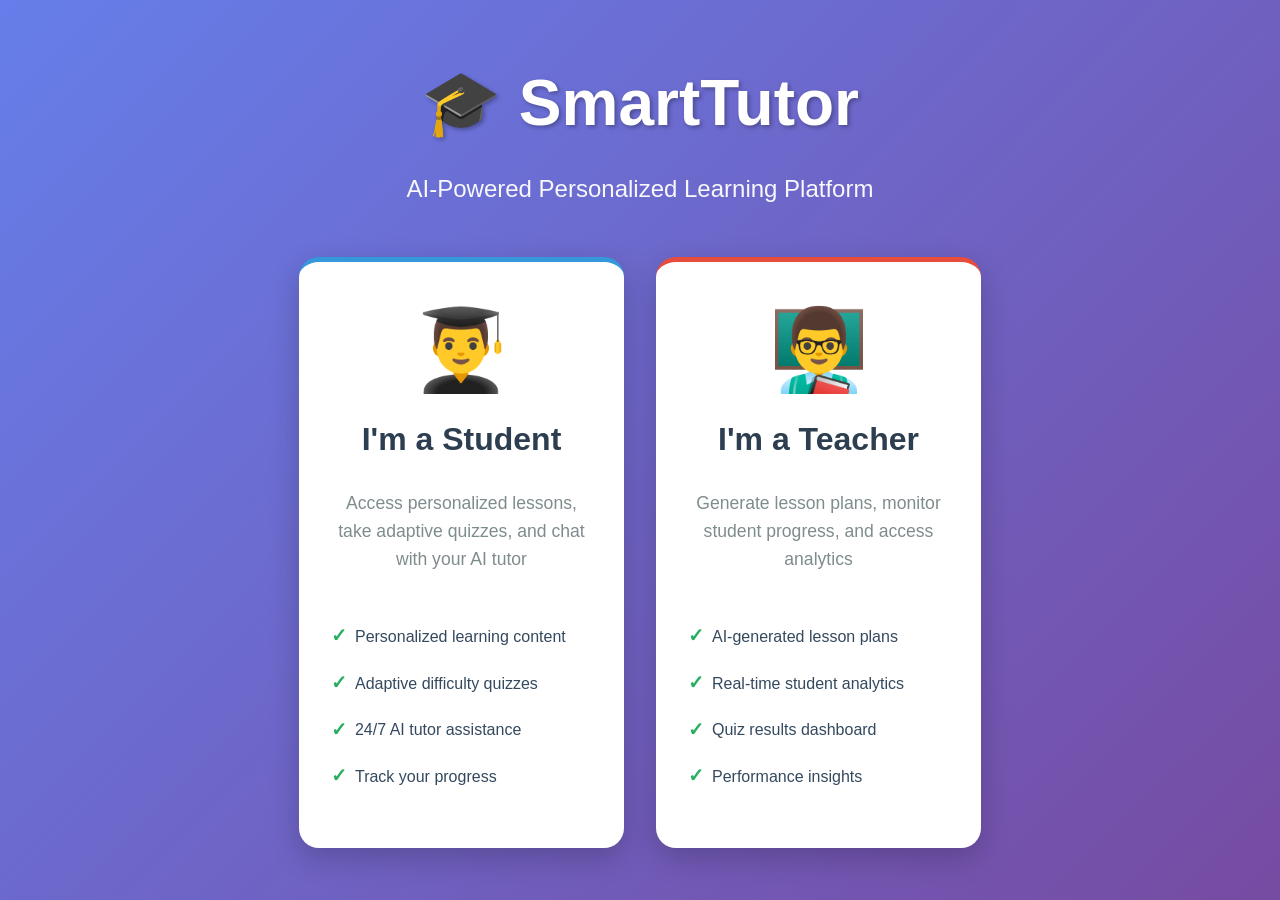
==== ui-prototype/index.html @ 8d528b58 "first commit" ====
<!DOCTYPE html>
<html lang="en">
<head>
    <meta charset="UTF-8">
    <meta name="viewport" content="width=device-width, initial-scale=1.0">
    <title>SmartTutor - Welcome</title>
    <link rel="stylesheet" href="css/styles.css">
    <style>
        .landing-container {
            min-height: 100vh;
            display: flex;
            flex-direction: column;
            justify-content: center;
            align-items: center;
            background: linear-gradient(135deg, #667eea 0%, #764ba2 100%);
            padding: 2rem;
        }

        .landing-content {
            text-align: center;
            color: white;
            max-width: 800px;
        }

        .landing-title {
            font-size: 4rem;
            margin-bottom: 1rem;
            font-weight: bold;
            text-shadow: 2px 2px 4px rgba(0,0,0,0.3);
        }

        .landing-subtitle {
            font-size: 1.5rem;
            margin-bottom: 3rem;
            opacity: 0.95;
        }

        .role-selection {
            display: grid;
            grid-template-columns: repeat(auto-fit, minmax(300px, 1fr));
            gap: 2rem;
            margin-top: 3rem;
            width: 100%;
        }

        .role-card {
            background: white;
            border-radius: 20px;
            padding: 3rem 2rem;
            box-shadow: 0 10px 30px rgba(0,0,0,0.2);
            cursor: pointer;
            transition: all 0.3s ease;
            text-decoration: none;
            color: inherit;
            display: flex;
            flex-direction: column;
            align-items: center;
            gap: 1.5rem;
        }

        .role-card:hover {
            transform: translateY(-10px);
            box-shadow: 0 15px 40px rgba(0,0,0,0.3);
        }

        .role-icon {
            font-size: 5rem;
            line-height: 1;
        }

        .role-title {
            font-size: 2rem;
            font-weight: bold;
            color: #2C3E50;
            margin: 0;
        }

        .role-description {
            color: #7F8C8D;
            font-size: 1.1rem;
            text-align: center;
            line-height: 1.6;
        }

        .role-features {
            list-style: none;
            padding: 0;
            margin: 1rem 0 0 0;
            text-align: left;
            width: 100%;
        }

        .role-features li {
            padding: 0.5rem 0;
            color: #34495E;
            display: flex;
            align-items: center;
            gap: 0.5rem;
        }

        .role-features li:before {
            content: "✓";
            color: #27AE60;
            font-weight: bold;
            font-size: 1.2rem;
        }

        .role-card.student {
            border-top: 5px solid #3498DB;
        }

        .role-card.teacher {
            border-top: 5px solid #E74C3C;
        }

        @media (max-width: 768px) {
            .landing-title {
                font-size: 2.5rem;
            }

            .landing-subtitle {
                font-size: 1.2rem;
            }

            .role-selection {
                grid-template-columns: 1fr;
            }
        }
    </style>
</head>
<body>
    <div class="landing-container">
        <div class="landing-content">
            <div class="landing-title">🎓 SmartTutor</div>
            <div class="landing-subtitle">
                AI-Powered Personalized Learning Platform
            </div>

            <div class="role-selection">
                <!-- Student Card -->
                <a href="student-dashboard.html" class="role-card student">
                    <div class="role-icon">👨‍🎓</div>
                    <h2 class="role-title">I'm a Student</h2>
                    <p class="role-description">
                        Access personalized lessons, take adaptive quizzes, and chat with your AI tutor
                    </p>
                    <ul class="role-features">
                        <li>Personalized learning content</li>
                        <li>Adaptive difficulty quizzes</li>
                        <li>24/7 AI tutor assistance</li>
                        <li>Track your progress</li>
                    </ul>
                </a>

                <!-- Teacher Card -->
                <a href="pages/teacher-dashboard.html" class="role-card teacher">
                    <div class="role-icon">👨‍🏫</div>
                    <h2 class="role-title">I'm a Teacher</h2>
                    <p class="role-description">
                        Generate lesson plans, monitor student progress, and access analytics
                    </p>
                    <ul class="role-features">
                        <li>AI-generated lesson plans</li>
                        <li>Real-time student analytics</li>
                        <li>Quiz results dashboard</li>
                        <li>Performance insights</li>
                    </ul>
                </a>
            </div>
        </div>
    </div>
</body>
</html>
---- ui-prototype/css/styles.css ----
/* SmartTutor UI Styles */

:root {
    --primary-color: #4A90E2;
    --secondary-color: #F39C12;
    --success-color: #27AE60;
    --danger-color: #E74C3C;
    --warning-color: #F39C12;
    --dark-color: #2C3E50;
    --light-color: #ECF0F1;
    --background: #F8F9FA;
    --card-shadow: 0 2px 8px rgba(0,0,0,0.1);
    --hover-shadow: 0 4px 16px rgba(0,0,0,0.15);
}

* {
    margin: 0;
    padding: 0;
    box-sizing: border-box;
}

body {
    font-family: 'Segoe UI', Tahoma, Geneva, Verdana, sans-serif;
    background-color: var(--background);
    color: var(--dark-color);
    line-height: 1.6;
}

/* Navigation Bar */
.navbar {
    background: linear-gradient(135deg, var(--primary-color), #357ABD);
    color: white;
    padding: 1rem 2rem;
    display: flex;
    justify-content: space-between;
    align-items: center;
    box-shadow: 0 2px 4px rgba(0,0,0,0.1);
}

.navbar-brand {
    font-size: 1.5rem;
    font-weight: bold;
    display: flex;
    align-items: center;
    gap: 0.5rem;
}

.navbar-brand img {
    height: 40px;
}

.navbar-user {
    display: flex;
    align-items: center;
    gap: 1rem;
}

.user-avatar {
    width: 40px;
    height: 40px;
    border-radius: 50%;
    background: white;
    display: flex;
    align-items: center;
    justify-content: center;
    font-weight: bold;
    color: var(--primary-color);
}

/* Container */
.container {
    max-width: 1200px;
    margin: 2rem auto;
    padding: 0 2rem;
}

.container-fluid {
    width: 100%;
    padding: 2rem;
}

/* Cards */
.card {
    background: white;
    border-radius: 8px;
    padding: 1.5rem;
    margin-bottom: 1.5rem;
    box-shadow: var(--card-shadow);
    transition: all 0.3s ease;
}

.card:hover {
    box-shadow: var(--hover-shadow);
    transform: translateY(-2px);
}

.card-header {
    font-size: 1.25rem;
    font-weight: 600;
    margin-bottom: 1rem;
    padding-bottom: 0.75rem;
    border-bottom: 2px solid var(--light-color);
}

.card-body {
    padding: 1rem 0;
}

/* Grid System */
.grid {
    display: grid;
    gap: 1.5rem;
}

.grid-2 {
    grid-template-columns: repeat(auto-fit, minmax(300px, 1fr));
}

.grid-3 {
    grid-template-columns: repeat(auto-fit, minmax(250px, 1fr));
}

.grid-4 {
    grid-template-columns: repeat(auto-fit, minmax(200px, 1fr));
}

/* Buttons */
.btn {
    padding: 0.75rem 1.5rem;
    border: none;
    border-radius: 6px;
    cursor: pointer;
    font-size: 1rem;
    font-weight: 500;
    transition: all 0.3s ease;
    display: inline-block;
    text-decoration: none;
    text-align: center;
}

.btn-primary {
    background: var(--primary-color);
    color: white;
}

.btn-primary:hover {
    background: #357ABD;
    transform: translateY(-2px);
    box-shadow: 0 4px 8px rgba(74, 144, 226, 0.3);
}

.btn-success {
    background: var(--success-color);
    color: white;
}

.btn-success:hover {
    background: #229954;
}

.btn-danger {
    background: var(--danger-color);
    color: white;
}

.btn-warning {
    background: var(--warning-color);
    color: white;
}

.btn-secondary {
    background: var(--light-color);
    color: var(--dark-color);
}

/* Topic Cards */
.topic-card {
    background: white;
    border-radius: 8px;
    padding: 1.5rem;
    cursor: pointer;
    transition: all 0.3s ease;
    border: 2px solid var(--light-color);
}

.topic-card:hover {
    border-color: var(--primary-color);
    box-shadow: var(--hover-shadow);
    transform: translateY(-4px);
}

.topic-icon {
    font-size: 3rem;
    margin-bottom: 1rem;
}

.topic-card h3 {
    color: var(--dark-color);
    margin-bottom: 0.5rem;
}

.topic-card p {
    color: #7F8C8D;
    font-size: 0.9rem;
}

/* Difficulty Badge */
.difficulty-badge {
    display: inline-block;
    padding: 0.25rem 0.75rem;
    border-radius: 12px;
    font-size: 0.85rem;
    font-weight: 600;
    text-transform: uppercase;
}

.difficulty-easy {
    background: #D5F4E6;
    color: #27AE60;
}

.difficulty-medium {
    background: #FCF3CF;
    color: #F39C12;
}

.difficulty-hard {
    background: #FADBD8;
    color: #E74C3C;
}

/* Progress Bar */
.progress-bar {
    width: 100%;
    height: 24px;
    background: var(--light-color);
    border-radius: 12px;
    overflow: hidden;
    position: relative;
}

.progress-fill {
    height: 100%;
    background: linear-gradient(90deg, var(--primary-color), #5DADE2);
    transition: width 0.5s ease;
    display: flex;
    align-items: center;
    justify-content: center;
    color: white;
    font-size: 0.85rem;
    font-weight: 600;
}

/* Quiz Interface */
.quiz-container {
    max-width: 800px;
    margin: 0 auto;
}

.question-card {
    background: white;
    padding: 2rem;
    border-radius: 8px;
    margin-bottom: 1.5rem;
    box-shadow: var(--card-shadow);
}

.question-number {
    display: inline-block;
    background: var(--primary-color);
    color: white;
    width: 30px;
    height: 30px;
    border-radius: 50%;
    text-align: center;
    line-height: 30px;
    font-weight: bold;
    margin-right: 0.5rem;
}

.question-text {
    font-size: 1.1rem;
    margin-bottom: 1.5rem;
    font-weight: 500;
}

.option {
    display: block;
    padding: 1rem;
    margin-bottom: 0.75rem;
    border: 2px solid var(--light-color);
    border-radius: 6px;
    cursor: pointer;
    transition: all 0.3s ease;
}

.option:hover {
    border-color: var(--primary-color);
    background: rgba(74, 144, 226, 0.05);
}

.option input[type="radio"] {
    margin-right: 0.75rem;
}

.option.selected {
    border-color: var(--primary-color);
    background: rgba(74, 144, 226, 0.1);
}

.option.correct {
    border-color: var(--success-color);
    background: rgba(39, 174, 96, 0.1);
}

.option.incorrect {
    border-color: var(--danger-color);
    background: rgba(231, 76, 60, 0.1);
}

/* Chat Interface */
.chat-container {
    max-width: 800px;
    margin: 0 auto;
    background: white;
    border-radius: 8px;
    box-shadow: var(--card-shadow);
    display: flex;
    flex-direction: column;
    height: 600px;
}

.chat-header {
    padding: 1rem;
    background: var(--primary-color);
    color: white;
    border-radius: 8px 8px 0 0;
    font-weight: 600;
}

.chat-messages {
    flex: 1;
    padding: 1.5rem;
    overflow-y: auto;
    display: flex;
    flex-direction: column;
    gap: 1rem;
}

.message {
    max-width: 70%;
    padding: 0.75rem 1rem;
    border-radius: 12px;
    word-wrap: break-word;
}

.message-student {
    align-self: flex-end;
    background: var(--primary-color);
    color: white;
    border-bottom-right-radius: 4px;
}

.message-tutor {
    align-self: flex-start;
    background: var(--light-color);
    color: var(--dark-color);
    border-bottom-left-radius: 4px;
}

.chat-input-container {
    display: flex;
    padding: 1rem;
    border-top: 1px solid var(--light-color);
    gap: 0.5rem;
}

.chat-input {
    flex: 1;
    padding: 0.75rem;
    border: 1px solid var(--light-color);
    border-radius: 6px;
    font-size: 1rem;
}

/* Dashboard Stats */
.stats-grid {
    display: grid;
    grid-template-columns: repeat(auto-fit, minmax(200px, 1fr));
    gap: 1.5rem;
    margin-bottom: 2rem;
}

.stat-card {
    background: white;
    padding: 1.5rem;
    border-radius: 8px;
    box-shadow: var(--card-shadow);
    text-align: center;
}

.stat-value {
    font-size: 2.5rem;
    font-weight: bold;
    color: var(--primary-color);
}

.stat-label {
    color: #7F8C8D;
    font-size: 0.9rem;
    margin-top: 0.5rem;
}

/* Table */
.table {
    width: 100%;
    border-collapse: collapse;
    background: white;
}

.table thead {
    background: var(--light-color);
}

.table th,
.table td {
    padding: 1rem;
    text-align: left;
    border-bottom: 1px solid var(--light-color);
}

.table tr:hover {
    background: rgba(74, 144, 226, 0.05);
}

/* Alerts */
.alert {
    padding: 1rem;
    border-radius: 6px;
    margin-bottom: 1rem;
}

.alert-success {
    background: rgba(39, 174, 96, 0.1);
    border-left: 4px solid var(--success-color);
    color: var(--success-color);
}

.alert-warning {
    background: rgba(243, 156, 18, 0.1);
    border-left: 4px solid var(--warning-color);
    color: var(--warning-color);
}

.alert-danger {
    background: rgba(231, 76, 60, 0.1);
    border-left: 4px solid var(--danger-color);
    color: var(--danger-color);
}

.alert-info {
    background: rgba(74, 144, 226, 0.1);
    border-left: 4px solid var(--primary-color);
    color: var(--primary-color);
}

/* Responsive */
@media (max-width: 768px) {
    .container {
        padding: 0 1rem;
    }

    .navbar {
        flex-direction: column;
        gap: 1rem;
    }

    .grid-2, .grid-3, .grid-4 {
        grid-template-columns: 1fr;
    }

    .chat-container {
        height: 500px;
    }

    .message {
        max-width: 85%;
    }
}

/* Loading Spinner */
.spinner {
    border: 4px solid var(--light-color);
    border-top: 4px solid var(--primary-color);
    border-radius: 50%;
    width: 40px;
    height: 40px;
    animation: spin 1s linear infinite;
    margin: 2rem auto;
}

@keyframes spin {
    0% { transform: rotate(0deg); }
    100% { transform: rotate(360deg); }
}

/* Lesson Content */
.lesson-content {
    background: white;
    padding: 2rem;
    border-radius: 8px;
    box-shadow: var(--card-shadow);
    line-height: 1.8;
}

.lesson-content h1 {
    color: var(--primary-color);
    margin-bottom: 1rem;
}

.lesson-content h2 {
    color: var(--dark-color);
    margin-top: 2rem;
    margin-bottom: 1rem;
}

.lesson-content p {
    margin-bottom: 1rem;
}

.lesson-content ul, .lesson-content ol {
    margin-left: 2rem;
    margin-bottom: 1rem;
}

/* Score Display */
.score-display {
    text-align: center;
    padding: 2rem;
    background: white;
    border-radius: 8px;
    box-shadow: var(--card-shadow);
}

.score-circle {
    width: 150px;
    height: 150px;
    border-radius: 50%;
    background: var(--primary-color);
    color: white;
    display: flex;
    align-items: center;
    justify-content: center;
    font-size: 3rem;
    font-weight: bold;
    margin: 0 auto 1rem;
}

.score-feedback {
    font-size: 1.2rem;
    color: var(--dark-color);
    margin-bottom: 1rem;
}

/* Dynamic Lesson Content Styles */
.concept-item {
    padding: 1.5rem;
    background: rgba(74, 144, 226, 0.05);
    border-radius: 8px;
    margin-bottom: 1.5rem;
    border-left: 4px solid var(--primary-color);
}

.concept-item h4 {
    color: var(--primary-color);
    margin-top: 0;
    margin-bottom: 0.75rem;
}

.concept-item p {
    margin: 0;
    line-height: 1.6;
}

.example-item {
    padding: 1rem 1.5rem;
    background: rgba(52, 152, 219, 0.08);
    border-radius: 6px;
    margin-bottom: 1rem;
    border-left: 3px solid #3498DB;
}

.example-item strong {
    color: var(--primary-color);
}

.question-item {
    display: flex;
    gap: 1rem;
    padding: 0.75rem 0;
    border-bottom: 1px solid #ECF0F1;
}

.question-item:last-child {
    border-bottom: none;
}

.question-number {
    color: var(--primary-color);
    font-weight: bold;
    min-width: 30px;
}

/* Responsive adjustments for lesson content */
@media (max-width: 768px) {
    .concept-item,
    .example-item {
        padding: 1rem;
    }
}
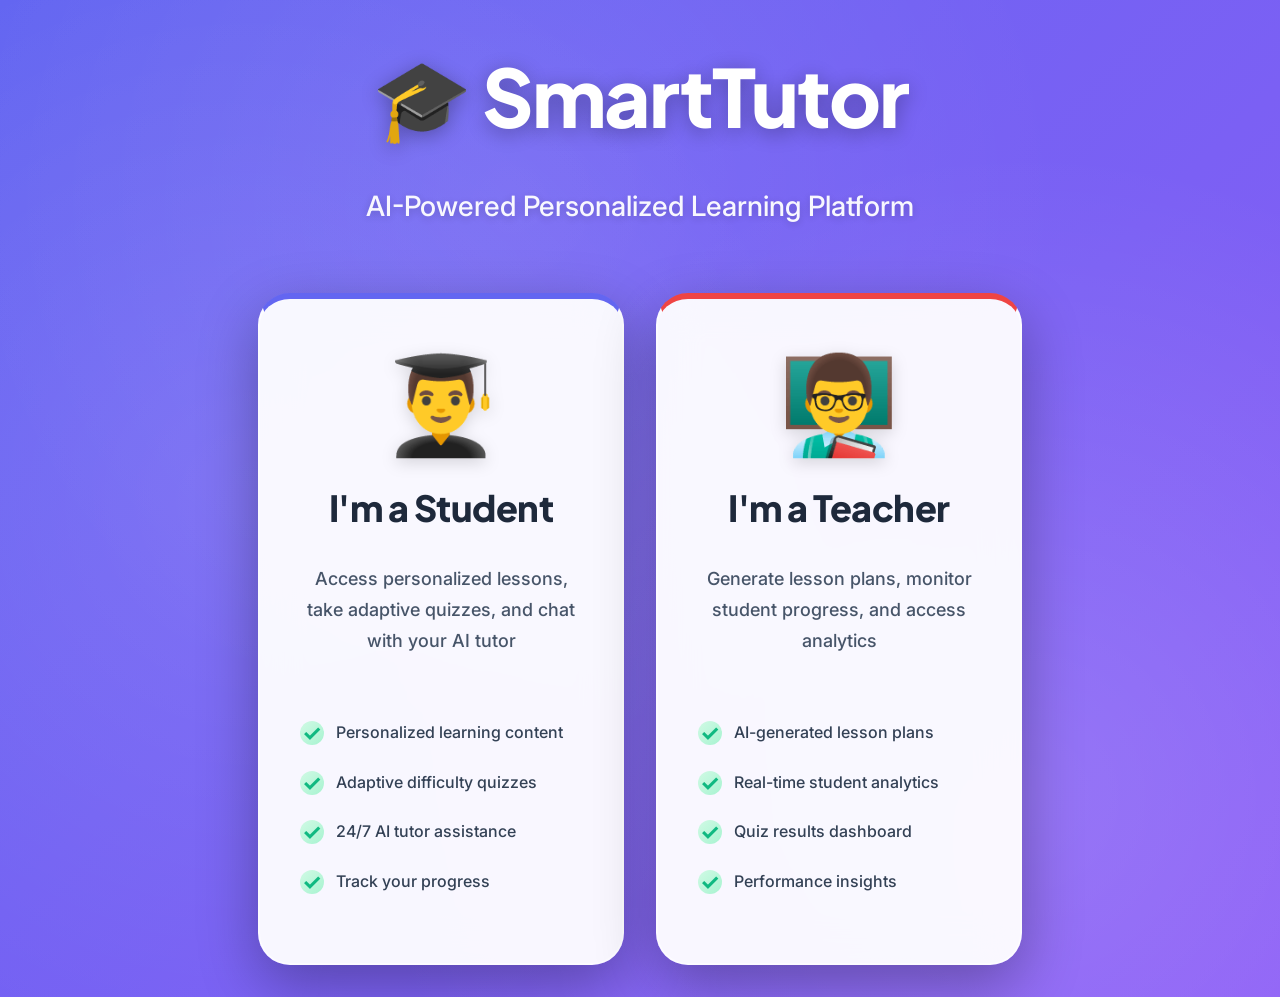
==== commit 9ada3471: "Modernize UI, add student tracking, fix teacher dashboard, and implement multi-subject AI lesson pla" ====
--- a/ui-prototype/index.html
+++ b/ui-prototype/index.html
@@ -12,27 +12,91 @@
             flex-direction: column;
             justify-content: center;
             align-items: center;
-            background: linear-gradient(135deg, #667eea 0%, #764ba2 100%);
+            background: linear-gradient(135deg, #6366f1 0%, #8b5cf6 50%, #d946ef 100%);
+            background-size: 200% 200%;
+            animation: gradientShift 15s ease infinite;
             padding: 2rem;
+            position: relative;
+            overflow: hidden;
+        }
+
+        .landing-container::before {
+            content: '';
+            position: absolute;
+            top: 0;
+            left: 0;
+            right: 0;
+            bottom: 0;
+            background-image:
+                radial-gradient(circle at 20% 50%, rgba(255, 255, 255, 0.1) 0%, transparent 50%),
+                radial-gradient(circle at 80% 80%, rgba(255, 255, 255, 0.15) 0%, transparent 50%),
+                radial-gradient(circle at 40% 20%, rgba(255, 255, 255, 0.08) 0%, transparent 50%);
+            animation: float 20s ease-in-out infinite;
+        }
+
+        @keyframes gradientShift {
+            0%, 100% {
+                background-position: 0% 50%;
+            }
+            50% {
+                background-position: 100% 50%;
+            }
+        }
+
+        @keyframes float {
+            0%, 100% {
+                transform: translateY(0) scale(1);
+            }
+            50% {
+                transform: translateY(-20px) scale(1.05);
+            }
         }
 
         .landing-content {
             text-align: center;
             color: white;
-            max-width: 800px;
+            max-width: 900px;
+            position: relative;
+            z-index: 1;
+            animation: fadeInUp 0.8s ease-out;
+        }
+
+        @keyframes fadeInUp {
+            from {
+                opacity: 0;
+                transform: translateY(30px);
+            }
+            to {
+                opacity: 1;
+                transform: translateY(0);
+            }
         }
 
         .landing-title {
-            font-size: 4rem;
-            margin-bottom: 1rem;
-            font-weight: bold;
-            text-shadow: 2px 2px 4px rgba(0,0,0,0.3);
+            font-size: 5rem;
+            margin-bottom: 1.5rem;
+            font-weight: 900;
+            font-family: 'Plus Jakarta Sans', sans-serif;
+            text-shadow: 0 4px 20px rgba(0,0,0,0.3);
+            letter-spacing: -2px;
+            animation: titlePulse 3s ease-in-out infinite;
+        }
+
+        @keyframes titlePulse {
+            0%, 100% {
+                transform: scale(1);
+            }
+            50% {
+                transform: scale(1.02);
+            }
         }
 
         .landing-subtitle {
-            font-size: 1.5rem;
-            margin-bottom: 3rem;
+            font-size: 1.75rem;
+            margin-bottom: 4rem;
             opacity: 0.95;
+            font-weight: 500;
+            text-shadow: 0 2px 10px rgba(0,0,0,0.2);
         }
 
         .role-selection {
@@ -44,87 +108,173 @@
         }
 
         .role-card {
-            background: white;
-            border-radius: 20px;
-            padding: 3rem 2rem;
-            box-shadow: 0 10px 30px rgba(0,0,0,0.2);
+            background: rgba(255, 255, 255, 0.95);
+            backdrop-filter: blur(20px);
+            -webkit-backdrop-filter: blur(20px);
+            border-radius: 2rem;
+            padding: 3.5rem 2.5rem;
+            box-shadow: 0 20px 60px rgba(0,0,0,0.3);
             cursor: pointer;
-            transition: all 0.3s ease;
+            transition: all 0.4s cubic-bezier(0.4, 0, 0.2, 1);
             text-decoration: none;
             color: inherit;
             display: flex;
             flex-direction: column;
             align-items: center;
-            gap: 1.5rem;
+            gap: 1.75rem;
+            position: relative;
+            overflow: hidden;
+            border: 2px solid rgba(255, 255, 255, 0.5);
+        }
+
+        .role-card::before {
+            content: '';
+            position: absolute;
+            top: 0;
+            left: 0;
+            right: 0;
+            bottom: 0;
+            background: linear-gradient(135deg, rgba(99, 102, 241, 0.1), rgba(139, 92, 246, 0.1));
+            opacity: 0;
+            transition: opacity 0.4s ease;
+        }
+
+        .role-card:hover::before {
+            opacity: 1;
         }
 
         .role-card:hover {
-            transform: translateY(-10px);
-            box-shadow: 0 15px 40px rgba(0,0,0,0.3);
+            transform: translateY(-15px) scale(1.03);
+            box-shadow: 0 30px 80px rgba(0,0,0,0.4);
         }
 
         .role-icon {
-            font-size: 5rem;
+            font-size: 6rem;
             line-height: 1;
+            filter: drop-shadow(0 4px 8px rgba(0,0,0,0.15));
+            transition: transform 0.4s ease;
+        }
+
+        .role-card:hover .role-icon {
+            transform: scale(1.1) rotate(5deg);
         }
 
         .role-title {
-            font-size: 2rem;
-            font-weight: bold;
-            color: #2C3E50;
+            font-size: 2.25rem;
+            font-weight: 800;
+            font-family: 'Plus Jakarta Sans', sans-serif;
+            color: #1e293b;
             margin: 0;
+            letter-spacing: -0.5px;
         }
 
         .role-description {
-            color: #7F8C8D;
-            font-size: 1.1rem;
+            color: #475569;
+            font-size: 1.125rem;
             text-align: center;
-            line-height: 1.6;
+            line-height: 1.7;
+            font-weight: 500;
         }
 
         .role-features {
             list-style: none;
             padding: 0;
-            margin: 1rem 0 0 0;
+            margin: 1.5rem 0 0 0;
             text-align: left;
             width: 100%;
         }
 
         .role-features li {
-            padding: 0.5rem 0;
-            color: #34495E;
+            padding: 0.75rem 0;
+            color: #334155;
             display: flex;
             align-items: center;
-            gap: 0.5rem;
+            gap: 0.75rem;
+            font-weight: 500;
+            transition: transform 0.2s ease;
+        }
+
+        .role-card:hover .role-features li {
+            transform: translateX(5px);
         }
 
         .role-features li:before {
             content: "✓";
-            color: #27AE60;
+            color: #10b981;
             font-weight: bold;
-            font-size: 1.2rem;
+            font-size: 1.4rem;
+            width: 24px;
+            height: 24px;
+            display: flex;
+            align-items: center;
+            justify-content: center;
+            background: linear-gradient(135deg, #d1fae5, #a7f3d0);
+            border-radius: 50%;
         }
 
         .role-card.student {
-            border-top: 5px solid #3498DB;
+            border-top: 6px solid #6366f1;
         }
 
         .role-card.teacher {
-            border-top: 5px solid #E74C3C;
+            border-top: 6px solid #ef4444;
         }
 
         @media (max-width: 768px) {
             .landing-title {
-                font-size: 2.5rem;
+                font-size: 3rem;
+                letter-spacing: -1px;
             }
 
             .landing-subtitle {
-                font-size: 1.2rem;
+                font-size: 1.25rem;
             }
 
             .role-selection {
                 grid-template-columns: 1fr;
-            }
+                gap: 1.5rem;
+            }
+
+            .role-card {
+                padding: 2.5rem 2rem;
+            }
+
+            .role-icon {
+                font-size: 4.5rem;
+            }
+
+            .role-title {
+                font-size: 1.75rem;
+            }
+        }
+
+        /* Add floating particles effect */
+        @keyframes float-particles {
+            0%, 100% {
+                transform: translateY(0) translateX(0);
+                opacity: 0.3;
+            }
+            50% {
+                transform: translateY(-20px) translateX(10px);
+                opacity: 0.6;
+            }
+        }
+
+        .particles {
+            position: absolute;
+            width: 100%;
+            height: 100%;
+            top: 0;
+            left: 0;
+            z-index: 0;
+            overflow: hidden;
+        }
+
+        .particle {
+            position: absolute;
+            background: rgba(255, 255, 255, 0.3);
+            border-radius: 50%;
+            animation: float-particles 6s ease-in-out infinite;
         }
     </style>
 </head>
@@ -138,7 +288,7 @@
 
             <div class="role-selection">
                 <!-- Student Card -->
-                <a href="student-dashboard.html" class="role-card student">
+                <div class="role-card student" onclick="handleStudentClick()">
                     <div class="role-icon">👨‍🎓</div>
                     <h2 class="role-title">I'm a Student</h2>
                     <p class="role-description">
@@ -150,7 +300,7 @@
                         <li>24/7 AI tutor assistance</li>
                         <li>Track your progress</li>
                     </ul>
-                </a>
+                </div>
 
                 <!-- Teacher Card -->
                 <a href="pages/teacher-dashboard.html" class="role-card teacher">
@@ -169,5 +319,103 @@
             </div>
         </div>
     </div>
+
+    <script>
+        function generateStudentId(name) {
+            // Generate unique student ID based on name and timestamp
+            const sanitizedName = name.toLowerCase().replace(/[^a-z0-9]/g, '');
+            const timestamp = Date.now();
+            const random = Math.floor(Math.random() * 1000);
+            return `student_${sanitizedName}_${timestamp}_${random}`;
+        }
+
+        function findExistingStudent(name) {
+            // Get all students from localStorage
+            const allStudents = JSON.parse(localStorage.getItem('allStudents') || '{}');
+            const normalizedName = name.trim().toLowerCase();
+
+            // Check if student exists
+            for (let studentId in allStudents) {
+                if (allStudents[studentId].name.toLowerCase() === normalizedName) {
+                    return {
+                        studentId: studentId,
+                        studentData: allStudents[studentId]
+                    };
+                }
+            }
+            return null;
+        }
+
+        function saveStudentToRegistry(studentId, studentName) {
+            // Save to all students registry
+            const allStudents = JSON.parse(localStorage.getItem('allStudents') || '{}');
+            allStudents[studentId] = {
+                name: studentName.trim(),
+                createdAt: new Date().toISOString(),
+                lastLogin: new Date().toISOString()
+            };
+            localStorage.setItem('allStudents', JSON.stringify(allStudents));
+        }
+
+        function loadStudentData(studentId) {
+            // Load student's quiz history and progress
+            const quizHistory = JSON.parse(localStorage.getItem('quizHistory') || '[]');
+            const studentQuizzes = quizHistory.filter(quiz =>
+                quiz.studentId === studentId || quiz.studentName === localStorage.getItem('studentName')
+            );
+
+            return studentQuizzes;
+        }
+
+        function handleStudentClick() {
+            // Prompt for student name
+            const studentName = prompt("Welcome to SmartTutor! 🎓\n\nPlease enter your name:");
+
+            if (studentName && studentName.trim() !== "") {
+                // Check if this student already exists
+                const existingStudent = findExistingStudent(studentName);
+
+                let studentId;
+                let isReturning = false;
+
+                if (existingStudent) {
+                    // Returning student
+                    studentId = existingStudent.studentId;
+                    isReturning = true;
+
+                    // Update last login
+                    const allStudents = JSON.parse(localStorage.getItem('allStudents') || '{}');
+                    allStudents[studentId].lastLogin = new Date().toISOString();
+                    localStorage.setItem('allStudents', JSON.stringify(allStudents));
+
+                    console.log('Welcome back!', { name: studentName.trim(), id: studentId });
+
+                    // Show welcome back message
+                    const quizzes = loadStudentData(studentId);
+                    if (quizzes.length > 0) {
+                        alert(`Welcome back, ${studentName}! 👋\n\nWe found your progress:\n✓ ${quizzes.length} quizzes completed\n\nLet's continue your learning journey!`);
+                    }
+                } else {
+                    // New student
+                    studentId = generateStudentId(studentName.trim());
+                    saveStudentToRegistry(studentId, studentName);
+
+                    console.log('New student registered:', { name: studentName.trim(), id: studentId });
+                    alert(`Welcome to SmartTutor, ${studentName}! 🎓\n\nYour personalized learning journey begins now!`);
+                }
+
+                // Store the student data
+                localStorage.setItem('studentName', studentName.trim());
+                localStorage.setItem('studentId', studentId);
+                localStorage.setItem('isReturningStudent', isReturning.toString());
+
+                // Redirect to student dashboard
+                window.location.href = 'student-dashboard.html';
+            } else if (studentName === "") {
+                alert("Please enter your name to continue.");
+            }
+            // If cancelled (null), do nothing
+        }
+    </script>
 </body>
 </html>
--- a/ui-prototype/css/styles.css
+++ b/ui-prototype/css/styles.css
@@ -1,16 +1,51 @@
-/* SmartTutor UI Styles */
+/* SmartTutor UI Styles - Modern Design */
+@import url('https://fonts.googleapis.com/css2?family=Inter:wght@300;400;500;600;700;800&family=Plus+Jakarta+Sans:wght@400;500;600;700;800&display=swap');
 
 :root {
-    --primary-color: #4A90E2;
-    --secondary-color: #F39C12;
-    --success-color: #27AE60;
-    --danger-color: #E74C3C;
-    --warning-color: #F39C12;
-    --dark-color: #2C3E50;
-    --light-color: #ECF0F1;
-    --background: #F8F9FA;
-    --card-shadow: 0 2px 8px rgba(0,0,0,0.1);
-    --hover-shadow: 0 4px 16px rgba(0,0,0,0.15);
+    /* Modern Color Palette */
+    --primary-color: #6366f1;
+    --primary-dark: #4f46e5;
+    --primary-light: #818cf8;
+    --secondary-color: #f59e0b;
+    --secondary-dark: #d97706;
+    --success-color: #10b981;
+    --success-dark: #059669;
+    --danger-color: #ef4444;
+    --danger-dark: #dc2626;
+    --warning-color: #f59e0b;
+    --warning-dark: #d97706;
+    --info-color: #3b82f6;
+    --dark-color: #1e293b;
+    --medium-dark: #334155;
+    --light-color: #f1f5f9;
+    --lighter-color: #f8fafc;
+    --background: linear-gradient(135deg, #f8fafc 0%, #e2e8f0 100%);
+    --background-solid: #f8fafc;
+
+    /* Modern Shadows */
+    --shadow-sm: 0 1px 2px 0 rgba(0, 0, 0, 0.05);
+    --shadow-md: 0 4px 6px -1px rgba(0, 0, 0, 0.1), 0 2px 4px -1px rgba(0, 0, 0, 0.06);
+    --shadow-lg: 0 10px 15px -3px rgba(0, 0, 0, 0.1), 0 4px 6px -2px rgba(0, 0, 0, 0.05);
+    --shadow-xl: 0 20px 25px -5px rgba(0, 0, 0, 0.1), 0 10px 10px -5px rgba(0, 0, 0, 0.04);
+    --shadow-2xl: 0 25px 50px -12px rgba(0, 0, 0, 0.25);
+    --card-shadow: var(--shadow-lg);
+    --hover-shadow: var(--shadow-xl);
+
+    /* Glass Effect */
+    --glass-bg: rgba(255, 255, 255, 0.85);
+    --glass-border: rgba(255, 255, 255, 0.3);
+
+    /* Border Radius */
+    --radius-sm: 0.5rem;
+    --radius-md: 0.75rem;
+    --radius-lg: 1rem;
+    --radius-xl: 1.5rem;
+    --radius-2xl: 2rem;
+
+    /* Transitions */
+    --transition-fast: 150ms cubic-bezier(0.4, 0, 0.2, 1);
+    --transition-base: 250ms cubic-bezier(0.4, 0, 0.2, 1);
+    --transition-slow: 350ms cubic-bezier(0.4, 0, 0.2, 1);
 }
 
 * {
@@ -20,51 +55,78 @@
 }
 
 body {
-    font-family: 'Segoe UI', Tahoma, Geneva, Verdana, sans-serif;
-    background-color: var(--background);
+    font-family: 'Inter', -apple-system, BlinkMacSystemFont, 'Segoe UI', Roboto, sans-serif;
+    background: var(--background-solid);
+    background-image: radial-gradient(at 40% 20%, rgba(99, 102, 241, 0.1) 0px, transparent 50%),
+                      radial-gradient(at 80% 80%, rgba(245, 158, 11, 0.1) 0px, transparent 50%),
+                      radial-gradient(at 0% 50%, rgba(16, 185, 129, 0.05) 0px, transparent 50%);
     color: var(--dark-color);
     line-height: 1.6;
+    -webkit-font-smoothing: antialiased;
+    -moz-osx-font-smoothing: grayscale;
 }
 
 /* Navigation Bar */
 .navbar {
-    background: linear-gradient(135deg, var(--primary-color), #357ABD);
+    background: linear-gradient(135deg, var(--primary-color) 0%, var(--primary-dark) 100%);
+    backdrop-filter: blur(10px);
     color: white;
-    padding: 1rem 2rem;
+    padding: 1.25rem 2.5rem;
     display: flex;
     justify-content: space-between;
     align-items: center;
-    box-shadow: 0 2px 4px rgba(0,0,0,0.1);
+    box-shadow: var(--shadow-lg);
+    border-bottom: 1px solid rgba(255, 255, 255, 0.1);
+    position: sticky;
+    top: 0;
+    z-index: 1000;
 }
 
 .navbar-brand {
-    font-size: 1.5rem;
-    font-weight: bold;
+    font-size: 1.75rem;
+    font-weight: 800;
+    font-family: 'Plus Jakarta Sans', sans-serif;
     display: flex;
     align-items: center;
-    gap: 0.5rem;
+    gap: 0.75rem;
+    letter-spacing: -0.5px;
+    transition: var(--transition-base);
+}
+
+.navbar-brand:hover {
+    transform: translateY(-1px);
 }
 
 .navbar-brand img {
-    height: 40px;
+    height: 45px;
+    filter: drop-shadow(0 2px 4px rgba(0, 0, 0, 0.2));
 }
 
 .navbar-user {
     display: flex;
     align-items: center;
-    gap: 1rem;
+    gap: 1.25rem;
+    font-weight: 500;
 }
 
 .user-avatar {
-    width: 40px;
-    height: 40px;
+    width: 45px;
+    height: 45px;
     border-radius: 50%;
-    background: white;
+    background: linear-gradient(135deg, #ffffff 0%, #f0f0f0 100%);
     display: flex;
     align-items: center;
     justify-content: center;
-    font-weight: bold;
+    font-weight: 700;
     color: var(--primary-color);
+    box-shadow: 0 4px 8px rgba(0, 0, 0, 0.15);
+    transition: var(--transition-base);
+    border: 3px solid rgba(255, 255, 255, 0.3);
+}
+
+.user-avatar:hover {
+    transform: scale(1.05);
+    box-shadow: 0 6px 12px rgba(0, 0, 0, 0.2);
 }
 
 /* Container */
@@ -81,25 +143,50 @@
 
 /* Cards */
 .card {
-    background: white;
-    border-radius: 8px;
-    padding: 1.5rem;
-    margin-bottom: 1.5rem;
+    background: var(--glass-bg);
+    backdrop-filter: blur(20px);
+    -webkit-backdrop-filter: blur(20px);
+    border-radius: var(--radius-xl);
+    padding: 2rem;
+    margin-bottom: 2rem;
     box-shadow: var(--card-shadow);
-    transition: all 0.3s ease;
+    transition: all var(--transition-base);
+    border: 1px solid var(--glass-border);
+    position: relative;
+    overflow: hidden;
+}
+
+.card::before {
+    content: '';
+    position: absolute;
+    top: 0;
+    left: 0;
+    right: 0;
+    height: 4px;
+    background: linear-gradient(90deg, var(--primary-color), var(--secondary-color), var(--success-color));
+    opacity: 0;
+    transition: var(--transition-base);
+}
+
+.card:hover::before {
+    opacity: 1;
 }
 
 .card:hover {
     box-shadow: var(--hover-shadow);
-    transform: translateY(-2px);
+    transform: translateY(-4px);
+    border-color: rgba(99, 102, 241, 0.2);
 }
 
 .card-header {
-    font-size: 1.25rem;
-    font-weight: 600;
-    margin-bottom: 1rem;
-    padding-bottom: 0.75rem;
+    font-size: 1.5rem;
+    font-weight: 700;
+    font-family: 'Plus Jakarta Sans', sans-serif;
+    margin-bottom: 1.5rem;
+    padding-bottom: 1rem;
     border-bottom: 2px solid var(--light-color);
+    color: var(--dark-color);
+    letter-spacing: -0.5px;
 }
 
 .card-body {
@@ -126,129 +213,246 @@
 
 /* Buttons */
 .btn {
-    padding: 0.75rem 1.5rem;
+    padding: 0.875rem 2rem;
     border: none;
-    border-radius: 6px;
+    border-radius: var(--radius-lg);
     cursor: pointer;
     font-size: 1rem;
-    font-weight: 500;
-    transition: all 0.3s ease;
-    display: inline-block;
+    font-weight: 600;
+    font-family: 'Inter', sans-serif;
+    transition: all var(--transition-base);
+    display: inline-flex;
+    align-items: center;
+    justify-content: center;
+    gap: 0.5rem;
     text-decoration: none;
     text-align: center;
+    position: relative;
+    overflow: hidden;
+    box-shadow: var(--shadow-md);
+}
+
+.btn::before {
+    content: '';
+    position: absolute;
+    top: 50%;
+    left: 50%;
+    width: 0;
+    height: 0;
+    border-radius: 50%;
+    background: rgba(255, 255, 255, 0.3);
+    transform: translate(-50%, -50%);
+    transition: width 0.6s, height 0.6s;
+}
+
+.btn:hover::before {
+    width: 300px;
+    height: 300px;
 }
 
 .btn-primary {
-    background: var(--primary-color);
+    background: linear-gradient(135deg, var(--primary-color) 0%, var(--primary-dark) 100%);
     color: white;
 }
 
 .btn-primary:hover {
-    background: #357ABD;
-    transform: translateY(-2px);
-    box-shadow: 0 4px 8px rgba(74, 144, 226, 0.3);
+    transform: translateY(-3px);
+    box-shadow: 0 8px 16px rgba(99, 102, 241, 0.4);
+}
+
+.btn-primary:active {
+    transform: translateY(-1px);
 }
 
 .btn-success {
-    background: var(--success-color);
+    background: linear-gradient(135deg, var(--success-color) 0%, var(--success-dark) 100%);
     color: white;
 }
 
 .btn-success:hover {
-    background: #229954;
+    transform: translateY(-3px);
+    box-shadow: 0 8px 16px rgba(16, 185, 129, 0.4);
 }
 
 .btn-danger {
-    background: var(--danger-color);
+    background: linear-gradient(135deg, var(--danger-color) 0%, var(--danger-dark) 100%);
     color: white;
 }
 
+.btn-danger:hover {
+    transform: translateY(-3px);
+    box-shadow: 0 8px 16px rgba(239, 68, 68, 0.4);
+}
+
 .btn-warning {
-    background: var(--warning-color);
+    background: linear-gradient(135deg, var(--warning-color) 0%, var(--warning-dark) 100%);
     color: white;
+}
+
+.btn-warning:hover {
+    transform: translateY(-3px);
+    box-shadow: 0 8px 16px rgba(245, 158, 11, 0.4);
 }
 
 .btn-secondary {
     background: var(--light-color);
     color: var(--dark-color);
+    border: 2px solid var(--light-color);
+}
+
+.btn-secondary:hover {
+    background: white;
+    border-color: var(--primary-color);
+    color: var(--primary-color);
+    transform: translateY(-3px);
 }
 
 /* Topic Cards */
 .topic-card {
-    background: white;
-    border-radius: 8px;
-    padding: 1.5rem;
+    background: linear-gradient(135deg, rgba(255, 255, 255, 0.9) 0%, rgba(255, 255, 255, 0.7) 100%);
+    backdrop-filter: blur(10px);
+    border-radius: var(--radius-xl);
+    padding: 2rem;
     cursor: pointer;
-    transition: all 0.3s ease;
-    border: 2px solid var(--light-color);
+    transition: all var(--transition-base);
+    border: 2px solid rgba(99, 102, 241, 0.1);
+    box-shadow: var(--shadow-md);
+    position: relative;
+    overflow: hidden;
+}
+
+.topic-card::before {
+    content: '';
+    position: absolute;
+    top: 0;
+    left: 0;
+    right: 0;
+    bottom: 0;
+    background: linear-gradient(135deg, var(--primary-color), var(--secondary-color));
+    opacity: 0;
+    transition: var(--transition-slow);
+    z-index: -1;
+}
+
+.topic-card:hover::before {
+    opacity: 0.05;
 }
 
 .topic-card:hover {
     border-color: var(--primary-color);
-    box-shadow: var(--hover-shadow);
-    transform: translateY(-4px);
+    box-shadow: var(--shadow-xl);
+    transform: translateY(-8px) scale(1.02);
 }
 
 .topic-icon {
-    font-size: 3rem;
-    margin-bottom: 1rem;
+    font-size: 3.5rem;
+    margin-bottom: 1.25rem;
+    filter: drop-shadow(0 4px 6px rgba(0, 0, 0, 0.1));
 }
 
 .topic-card h3 {
     color: var(--dark-color);
-    margin-bottom: 0.5rem;
+    margin-bottom: 0.75rem;
+    font-weight: 700;
+    font-size: 1.5rem;
+    font-family: 'Plus Jakarta Sans', sans-serif;
 }
 
 .topic-card p {
-    color: #7F8C8D;
-    font-size: 0.9rem;
+    color: var(--medium-dark);
+    font-size: 0.95rem;
+    line-height: 1.6;
 }
 
 /* Difficulty Badge */
 .difficulty-badge {
     display: inline-block;
-    padding: 0.25rem 0.75rem;
-    border-radius: 12px;
-    font-size: 0.85rem;
-    font-weight: 600;
+    padding: 0.5rem 1rem;
+    border-radius: var(--radius-lg);
+    font-size: 0.875rem;
+    font-weight: 700;
     text-transform: uppercase;
+    letter-spacing: 0.5px;
+    box-shadow: var(--shadow-sm);
+    transition: var(--transition-base);
+}
+
+.difficulty-badge:hover {
+    transform: scale(1.05);
+    box-shadow: var(--shadow-md);
 }
 
 .difficulty-easy {
-    background: #D5F4E6;
-    color: #27AE60;
+    background: linear-gradient(135deg, #d1fae5 0%, #a7f3d0 100%);
+    color: var(--success-dark);
+    border: 2px solid var(--success-color);
 }
 
 .difficulty-medium {
-    background: #FCF3CF;
-    color: #F39C12;
+    background: linear-gradient(135deg, #fef3c7 0%, #fde68a 100%);
+    color: var(--warning-dark);
+    border: 2px solid var(--warning-color);
 }
 
 .difficulty-hard {
-    background: #FADBD8;
-    color: #E74C3C;
+    background: linear-gradient(135deg, #fee2e2 0%, #fecaca 100%);
+    color: var(--danger-dark);
+    border: 2px solid var(--danger-color);
 }
 
 /* Progress Bar */
 .progress-bar {
     width: 100%;
-    height: 24px;
+    height: 28px;
     background: var(--light-color);
-    border-radius: 12px;
+    border-radius: var(--radius-lg);
     overflow: hidden;
     position: relative;
+    box-shadow: inset 0 2px 4px rgba(0, 0, 0, 0.06);
 }
 
 .progress-fill {
     height: 100%;
-    background: linear-gradient(90deg, var(--primary-color), #5DADE2);
-    transition: width 0.5s ease;
+    background: linear-gradient(90deg, var(--primary-color) 0%, var(--primary-light) 100%);
+    transition: width 0.6s cubic-bezier(0.4, 0, 0.2, 1);
     display: flex;
     align-items: center;
     justify-content: center;
     color: white;
-    font-size: 0.85rem;
-    font-weight: 600;
+    font-size: 0.875rem;
+    font-weight: 700;
+    position: relative;
+    overflow: hidden;
+}
+
+.progress-fill::before {
+    content: '';
+    position: absolute;
+    top: 0;
+    left: 0;
+    right: 0;
+    bottom: 0;
+    background: linear-gradient(
+        45deg,
+        rgba(255, 255, 255, 0.1) 25%,
+        transparent 25%,
+        transparent 50%,
+        rgba(255, 255, 255, 0.1) 50%,
+        rgba(255, 255, 255, 0.1) 75%,
+        transparent 75%,
+        transparent
+    );
+    background-size: 20px 20px;
+    animation: progress-stripes 1s linear infinite;
+}
+
+@keyframes progress-stripes {
+    0% {
+        background-position: 0 0;
+    }
+    100% {
+        background-position: 20px 0;
+    }
 }
 
 /* Quiz Interface */
@@ -320,95 +524,171 @@
 
 /* Chat Interface */
 .chat-container {
-    max-width: 800px;
+    max-width: 900px;
     margin: 0 auto;
-    background: white;
-    border-radius: 8px;
-    box-shadow: var(--card-shadow);
+    background: linear-gradient(135deg, rgba(255, 255, 255, 0.95) 0%, rgba(255, 255, 255, 0.9) 100%);
+    backdrop-filter: blur(20px);
+    border-radius: var(--radius-2xl);
+    box-shadow: var(--shadow-2xl);
     display: flex;
     flex-direction: column;
-    height: 600px;
+    height: 650px;
+    border: 2px solid rgba(99, 102, 241, 0.1);
+    overflow: hidden;
 }
 
 .chat-header {
-    padding: 1rem;
-    background: var(--primary-color);
+    padding: 1.5rem;
+    background: linear-gradient(135deg, var(--primary-color) 0%, var(--primary-dark) 100%);
     color: white;
-    border-radius: 8px 8px 0 0;
-    font-weight: 600;
+    font-weight: 700;
+    font-size: 1.25rem;
+    box-shadow: 0 4px 6px rgba(0, 0, 0, 0.1);
 }
 
 .chat-messages {
     flex: 1;
-    padding: 1.5rem;
+    padding: 2rem;
     overflow-y: auto;
     display: flex;
     flex-direction: column;
-    gap: 1rem;
+    gap: 1.25rem;
+}
+
+.chat-messages::-webkit-scrollbar {
+    width: 8px;
+}
+
+.chat-messages::-webkit-scrollbar-track {
+    background: var(--light-color);
+    border-radius: 10px;
+}
+
+.chat-messages::-webkit-scrollbar-thumb {
+    background: var(--primary-color);
+    border-radius: 10px;
+}
+
+.chat-messages::-webkit-scrollbar-thumb:hover {
+    background: var(--primary-dark);
 }
 
 .message {
-    max-width: 70%;
-    padding: 0.75rem 1rem;
-    border-radius: 12px;
+    max-width: 75%;
+    padding: 1rem 1.5rem;
+    border-radius: var(--radius-xl);
     word-wrap: break-word;
+    box-shadow: var(--shadow-sm);
+    animation: messageSlide 0.3s ease;
+    line-height: 1.6;
+}
+
+@keyframes messageSlide {
+    from {
+        opacity: 0;
+        transform: translateY(10px);
+    }
+    to {
+        opacity: 1;
+        transform: translateY(0);
+    }
 }
 
 .message-student {
     align-self: flex-end;
-    background: var(--primary-color);
+    background: linear-gradient(135deg, var(--primary-color) 0%, var(--primary-dark) 100%);
     color: white;
-    border-bottom-right-radius: 4px;
+    border-bottom-right-radius: 6px;
 }
 
 .message-tutor {
     align-self: flex-start;
-    background: var(--light-color);
+    background: linear-gradient(135deg, var(--light-color) 0%, rgba(241, 245, 249, 0.8) 100%);
     color: var(--dark-color);
-    border-bottom-left-radius: 4px;
+    border-bottom-left-radius: 6px;
+    border: 1px solid rgba(99, 102, 241, 0.1);
 }
 
 .chat-input-container {
     display: flex;
-    padding: 1rem;
-    border-top: 1px solid var(--light-color);
-    gap: 0.5rem;
+    padding: 1.5rem;
+    border-top: 2px solid var(--light-color);
+    gap: 0.75rem;
+    background: rgba(255, 255, 255, 0.5);
+    backdrop-filter: blur(10px);
 }
 
 .chat-input {
     flex: 1;
-    padding: 0.75rem;
-    border: 1px solid var(--light-color);
-    border-radius: 6px;
+    padding: 1rem 1.25rem;
+    border: 2px solid var(--light-color);
+    border-radius: var(--radius-lg);
     font-size: 1rem;
+    font-family: 'Inter', sans-serif;
+    transition: var(--transition-base);
+    background: white;
+}
+
+.chat-input:focus {
+    outline: none;
+    border-color: var(--primary-color);
+    box-shadow: 0 0 0 4px rgba(99, 102, 241, 0.1);
 }
 
 /* Dashboard Stats */
 .stats-grid {
     display: grid;
-    grid-template-columns: repeat(auto-fit, minmax(200px, 1fr));
+    grid-template-columns: repeat(auto-fit, minmax(240px, 1fr));
     gap: 1.5rem;
     margin-bottom: 2rem;
 }
 
 .stat-card {
-    background: white;
-    padding: 1.5rem;
-    border-radius: 8px;
-    box-shadow: var(--card-shadow);
+    background: linear-gradient(135deg, rgba(255, 255, 255, 0.95) 0%, rgba(255, 255, 255, 0.8) 100%);
+    backdrop-filter: blur(10px);
+    padding: 2rem;
+    border-radius: var(--radius-xl);
+    box-shadow: var(--shadow-lg);
     text-align: center;
+    border: 2px solid rgba(99, 102, 241, 0.1);
+    transition: all var(--transition-base);
+    position: relative;
+    overflow: hidden;
+}
+
+.stat-card::before {
+    content: '';
+    position: absolute;
+    top: 0;
+    left: 0;
+    width: 100%;
+    height: 4px;
+    background: linear-gradient(90deg, var(--primary-color), var(--secondary-color));
+}
+
+.stat-card:hover {
+    transform: translateY(-6px);
+    box-shadow: var(--shadow-xl);
+    border-color: var(--primary-color);
 }
 
 .stat-value {
-    font-size: 2.5rem;
-    font-weight: bold;
-    color: var(--primary-color);
+    font-size: 3rem;
+    font-weight: 800;
+    font-family: 'Plus Jakarta Sans', sans-serif;
+    background: linear-gradient(135deg, var(--primary-color), var(--secondary-color));
+    -webkit-background-clip: text;
+    -webkit-text-fill-color: transparent;
+    background-clip: text;
+    margin-bottom: 0.5rem;
 }
 
 .stat-label {
-    color: #7F8C8D;
-    font-size: 0.9rem;
+    color: var(--medium-dark);
+    font-size: 1rem;
+    font-weight: 600;
     margin-top: 0.5rem;
+    letter-spacing: 0.5px;
 }
 
 /* Table */
@@ -435,33 +715,48 @@
 
 /* Alerts */
 .alert {
-    padding: 1rem;
-    border-radius: 6px;
-    margin-bottom: 1rem;
+    padding: 1.25rem 1.5rem;
+    border-radius: var(--radius-lg);
+    margin-bottom: 1.5rem;
+    box-shadow: var(--shadow-md);
+    font-weight: 500;
+    display: flex;
+    align-items: flex-start;
+    gap: 1rem;
+    transition: var(--transition-base);
+}
+
+.alert:hover {
+    transform: translateX(4px);
+    box-shadow: var(--shadow-lg);
+}
+
+.alert strong {
+    font-weight: 700;
 }
 
 .alert-success {
-    background: rgba(39, 174, 96, 0.1);
-    border-left: 4px solid var(--success-color);
-    color: var(--success-color);
+    background: linear-gradient(135deg, rgba(16, 185, 129, 0.15) 0%, rgba(16, 185, 129, 0.05) 100%);
+    border-left: 5px solid var(--success-color);
+    color: var(--success-dark);
 }
 
 .alert-warning {
-    background: rgba(243, 156, 18, 0.1);
-    border-left: 4px solid var(--warning-color);
-    color: var(--warning-color);
+    background: linear-gradient(135deg, rgba(245, 158, 11, 0.15) 0%, rgba(245, 158, 11, 0.05) 100%);
+    border-left: 5px solid var(--warning-color);
+    color: var(--warning-dark);
 }
 
 .alert-danger {
-    background: rgba(231, 76, 60, 0.1);
-    border-left: 4px solid var(--danger-color);
-    color: var(--danger-color);
+    background: linear-gradient(135deg, rgba(239, 68, 68, 0.15) 0%, rgba(239, 68, 68, 0.05) 100%);
+    border-left: 5px solid var(--danger-color);
+    color: var(--danger-dark);
 }
 
 .alert-info {
-    background: rgba(74, 144, 226, 0.1);
-    border-left: 4px solid var(--primary-color);
-    color: var(--primary-color);
+    background: linear-gradient(135deg, rgba(59, 130, 246, 0.15) 0%, rgba(59, 130, 246, 0.05) 100%);
+    border-left: 5px solid var(--info-color);
+    color: var(--primary-dark);
 }
 
 /* Responsive */
@@ -490,108 +785,219 @@
 
 /* Loading Spinner */
 .spinner {
-    border: 4px solid var(--light-color);
-    border-top: 4px solid var(--primary-color);
+    border: 5px solid var(--light-color);
+    border-top: 5px solid var(--primary-color);
+    border-right: 5px solid var(--secondary-color);
     border-radius: 50%;
-    width: 40px;
-    height: 40px;
-    animation: spin 1s linear infinite;
+    width: 50px;
+    height: 50px;
+    animation: spin 0.8s cubic-bezier(0.5, 0, 0.5, 1) infinite;
     margin: 2rem auto;
+    box-shadow: var(--shadow-md);
 }
 
 @keyframes spin {
-    0% { transform: rotate(0deg); }
-    100% { transform: rotate(360deg); }
+    0% {
+        transform: rotate(0deg);
+    }
+    100% {
+        transform: rotate(360deg);
+    }
+}
+
+.loading-spinner {
+    display: flex;
+    flex-direction: column;
+    align-items: center;
+    justify-content: center;
+    padding: 3rem;
+}
+
+.loading-spinner::before {
+    content: '';
+    width: 60px;
+    height: 60px;
+    border: 6px solid var(--light-color);
+    border-top-color: var(--primary-color);
+    border-right-color: var(--secondary-color);
+    border-radius: 50%;
+    animation: spin 0.8s cubic-bezier(0.5, 0, 0.5, 1) infinite;
 }
 
 /* Lesson Content */
 .lesson-content {
-    background: white;
-    padding: 2rem;
-    border-radius: 8px;
-    box-shadow: var(--card-shadow);
+    background: linear-gradient(135deg, rgba(255, 255, 255, 0.95) 0%, rgba(255, 255, 255, 0.9) 100%);
+    backdrop-filter: blur(10px);
+    padding: 2.5rem;
+    border-radius: var(--radius-2xl);
+    box-shadow: var(--shadow-xl);
     line-height: 1.8;
+    border: 2px solid rgba(99, 102, 241, 0.1);
 }
 
 .lesson-content h1 {
     color: var(--primary-color);
-    margin-bottom: 1rem;
+    margin-bottom: 1.5rem;
+    font-weight: 800;
+    font-family: 'Plus Jakarta Sans', sans-serif;
+    font-size: 2.5rem;
+    letter-spacing: -1px;
 }
 
 .lesson-content h2 {
     color: var(--dark-color);
-    margin-top: 2rem;
+    margin-top: 2.5rem;
+    margin-bottom: 1.25rem;
+    font-weight: 700;
+    font-family: 'Plus Jakarta Sans', sans-serif;
+    font-size: 1.75rem;
+    letter-spacing: -0.5px;
+}
+
+.lesson-content h3 {
+    color: var(--medium-dark);
+    margin-top: 1.5rem;
     margin-bottom: 1rem;
+    font-weight: 600;
+    font-size: 1.25rem;
 }
 
 .lesson-content p {
-    margin-bottom: 1rem;
+    margin-bottom: 1.25rem;
+    color: var(--dark-color);
+    font-size: 1.05rem;
 }
 
 .lesson-content ul, .lesson-content ol {
     margin-left: 2rem;
-    margin-bottom: 1rem;
+    margin-bottom: 1.5rem;
+}
+
+.lesson-content li {
+    margin-bottom: 0.75rem;
+    color: var(--dark-color);
 }
 
 /* Score Display */
 .score-display {
     text-align: center;
-    padding: 2rem;
-    background: white;
-    border-radius: 8px;
-    box-shadow: var(--card-shadow);
+    padding: 3rem;
+    background: linear-gradient(135deg, rgba(255, 255, 255, 0.95) 0%, rgba(255, 255, 255, 0.9) 100%);
+    backdrop-filter: blur(20px);
+    border-radius: var(--radius-2xl);
+    box-shadow: var(--shadow-2xl);
+    border: 2px solid rgba(99, 102, 241, 0.1);
 }
 
 .score-circle {
-    width: 150px;
-    height: 150px;
+    width: 180px;
+    height: 180px;
     border-radius: 50%;
-    background: var(--primary-color);
+    background: linear-gradient(135deg, var(--primary-color) 0%, var(--primary-dark) 100%);
     color: white;
     display: flex;
     align-items: center;
     justify-content: center;
-    font-size: 3rem;
-    font-weight: bold;
-    margin: 0 auto 1rem;
+    font-size: 3.5rem;
+    font-weight: 800;
+    font-family: 'Plus Jakarta Sans', sans-serif;
+    margin: 0 auto 1.5rem;
+    box-shadow: 0 10px 30px rgba(99, 102, 241, 0.4);
+    position: relative;
+    animation: scorePopIn 0.5s cubic-bezier(0.34, 1.56, 0.64, 1);
+}
+
+@keyframes scorePopIn {
+    0% {
+        transform: scale(0);
+        opacity: 0;
+    }
+    100% {
+        transform: scale(1);
+        opacity: 1;
+    }
+}
+
+.score-circle::before {
+    content: '';
+    position: absolute;
+    inset: -5px;
+    border-radius: 50%;
+    background: linear-gradient(135deg, var(--primary-color), var(--secondary-color));
+    opacity: 0.3;
+    animation: pulse 2s ease-in-out infinite;
+    z-index: -1;
+}
+
+@keyframes pulse {
+    0%, 100% {
+        transform: scale(1);
+        opacity: 0.3;
+    }
+    50% {
+        transform: scale(1.1);
+        opacity: 0.1;
+    }
 }
 
 .score-feedback {
-    font-size: 1.2rem;
+    font-size: 1.5rem;
     color: var(--dark-color);
-    margin-bottom: 1rem;
+    margin-bottom: 1.5rem;
+    font-weight: 700;
+    font-family: 'Plus Jakarta Sans', sans-serif;
 }
 
 /* Dynamic Lesson Content Styles */
 .concept-item {
-    padding: 1.5rem;
-    background: rgba(74, 144, 226, 0.05);
-    border-radius: 8px;
-    margin-bottom: 1.5rem;
-    border-left: 4px solid var(--primary-color);
+    padding: 2rem;
+    background: linear-gradient(135deg, rgba(99, 102, 241, 0.08) 0%, rgba(99, 102, 241, 0.03) 100%);
+    border-radius: var(--radius-xl);
+    margin-bottom: 2rem;
+    border-left: 5px solid var(--primary-color);
+    box-shadow: var(--shadow-md);
+    transition: var(--transition-base);
+}
+
+.concept-item:hover {
+    transform: translateX(8px);
+    box-shadow: var(--shadow-lg);
+    background: linear-gradient(135deg, rgba(99, 102, 241, 0.12) 0%, rgba(99, 102, 241, 0.05) 100%);
 }
 
 .concept-item h4 {
     color: var(--primary-color);
     margin-top: 0;
-    margin-bottom: 0.75rem;
+    margin-bottom: 1rem;
+    font-weight: 700;
+    font-family: 'Plus Jakarta Sans', sans-serif;
+    font-size: 1.25rem;
 }
 
 .concept-item p {
     margin: 0;
-    line-height: 1.6;
+    line-height: 1.8;
+    color: var(--dark-color);
 }
 
 .example-item {
-    padding: 1rem 1.5rem;
-    background: rgba(52, 152, 219, 0.08);
-    border-radius: 6px;
-    margin-bottom: 1rem;
-    border-left: 3px solid #3498DB;
+    padding: 1.5rem 2rem;
+    background: linear-gradient(135deg, rgba(16, 185, 129, 0.08) 0%, rgba(16, 185, 129, 0.03) 100%);
+    border-radius: var(--radius-lg);
+    margin-bottom: 1.5rem;
+    border-left: 4px solid var(--success-color);
+    box-shadow: var(--shadow-sm);
+    transition: var(--transition-base);
+}
+
+.example-item:hover {
+    transform: translateX(6px);
+    box-shadow: var(--shadow-md);
 }
 
 .example-item strong {
-    color: var(--primary-color);
+    color: var(--success-color);
+    font-weight: 700;
 }
 
 .question-item {
@@ -615,6 +1021,149 @@
 @media (max-width: 768px) {
     .concept-item,
     .example-item {
-        padding: 1rem;
-    }
-}
+        padding: 1.5rem;
+    }
+}
+
+/* Modern Utility Classes */
+.fade-in {
+    animation: fadeIn 0.5s ease-in;
+}
+
+@keyframes fadeIn {
+    from {
+        opacity: 0;
+        transform: translateY(20px);
+    }
+    to {
+        opacity: 1;
+        transform: translateY(0);
+    }
+}
+
+.slide-in-left {
+    animation: slideInLeft 0.4s ease-out;
+}
+
+@keyframes slideInLeft {
+    from {
+        opacity: 0;
+        transform: translateX(-30px);
+    }
+    to {
+        opacity: 1;
+        transform: translateX(0);
+    }
+}
+
+.slide-in-right {
+    animation: slideInRight 0.4s ease-out;
+}
+
+@keyframes slideInRight {
+    from {
+        opacity: 0;
+        transform: translateX(30px);
+    }
+    to {
+        opacity: 1;
+        transform: translateX(0);
+    }
+}
+
+/* Smooth Scroll */
+html {
+    scroll-behavior: smooth;
+}
+
+/* Selection Styling */
+::selection {
+    background: var(--primary-color);
+    color: white;
+}
+
+::-moz-selection {
+    background: var(--primary-color);
+    color: white;
+}
+
+/* Focus Styles */
+*:focus {
+    outline: 2px solid var(--primary-color);
+    outline-offset: 2px;
+}
+
+button:focus,
+a:focus {
+    outline: 2px solid var(--primary-color);
+    outline-offset: 3px;
+}
+
+/* Custom Scrollbar for Webkit Browsers */
+::-webkit-scrollbar {
+    width: 12px;
+    height: 12px;
+}
+
+::-webkit-scrollbar-track {
+    background: var(--light-color);
+    border-radius: 10px;
+}
+
+::-webkit-scrollbar-thumb {
+    background: linear-gradient(135deg, var(--primary-color), var(--primary-dark));
+    border-radius: 10px;
+    border: 2px solid var(--light-color);
+}
+
+::-webkit-scrollbar-thumb:hover {
+    background: linear-gradient(135deg, var(--primary-dark), var(--primary-color));
+}
+
+/* Glass Card Variant */
+.glass-card {
+    background: rgba(255, 255, 255, 0.7);
+    backdrop-filter: blur(20px);
+    -webkit-backdrop-filter: blur(20px);
+    border: 1px solid rgba(255, 255, 255, 0.3);
+    box-shadow: 0 8px 32px rgba(0, 0, 0, 0.1);
+}
+
+/* Gradient Text */
+.gradient-text {
+    background: linear-gradient(135deg, var(--primary-color), var(--secondary-color));
+    -webkit-background-clip: text;
+    -webkit-text-fill-color: transparent;
+    background-clip: text;
+}
+
+/* Hover Lift Effect */
+.hover-lift {
+    transition: var(--transition-base);
+}
+
+.hover-lift:hover {
+    transform: translateY(-6px);
+    box-shadow: var(--shadow-xl);
+}
+
+/* Shimmer Loading Effect */
+.shimmer {
+    background: linear-gradient(
+        90deg,
+        var(--light-color) 0%,
+        rgba(255, 255, 255, 0.9) 50%,
+        var(--light-color) 100%
+    );
+    background-size: 200% 100%;
+    animation: shimmer 1.5s ease-in-out infinite;
+}
+
+@keyframes shimmer {
+    0% {
+        background-position: -200% 0;
+    }
+    100% {
+        background-position: 200% 0;
+    }
+}
